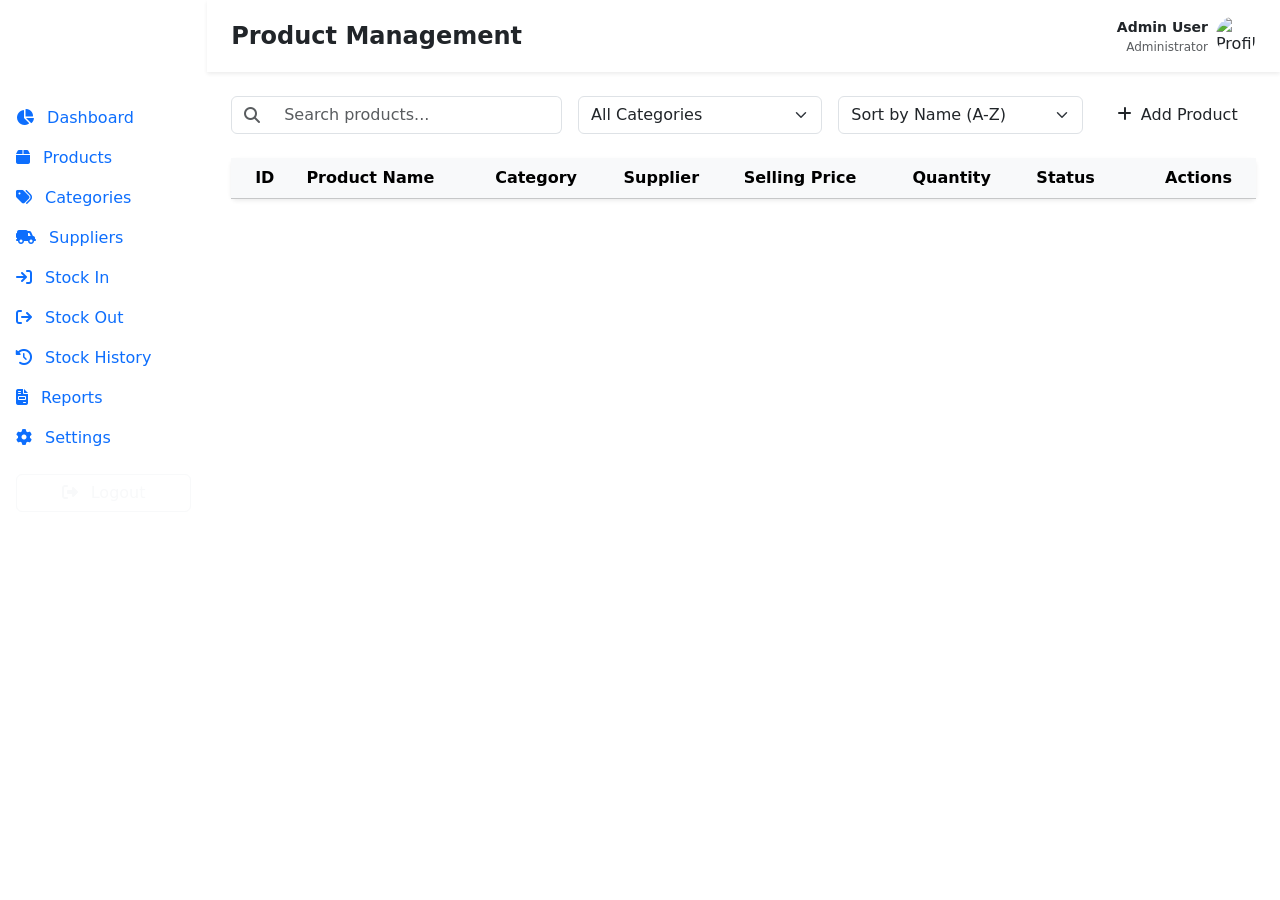
==== products.html @ e7b70174 "Initial upload of StockMate" ====
<!DOCTYPE html>
<html lang="en">
<head>
    <meta charset="UTF-8">
    <meta name="viewport" content="width=device-width, initial-scale=1.0">
    <title>StockMate - Products</title>
    <link href="https://cdn.jsdelivr.net/npm/bootstrap@5.3.0/dist/css/bootstrap.min.css" rel="stylesheet">
    <link rel="stylesheet" href="https://cdnjs.cloudflare.com/ajax/libs/font-awesome/6.4.0/css/all.min.css">
    <link href="https://fonts.googleapis.com/css2?family=Inter:wght@300;400;500;600;700&display=swap" rel="stylesheet">
    <link rel="stylesheet" href="css/style.css">
</head>
<body>

    <div class="wrapper d-flex">
        <!-- LEFT SIDEBAR -->
        <aside id="sidebar" class="bg-navy text-white">
            <div class="sidebar-logo d-flex align-items-center justify-content-center py-4">
                <h3 class="fw-bold mb-0"><i class="fa-solid fa-boxes-stacked me-2"></i>StockMate</h3>
            </div>
            <ul class="nav flex-column sidebar-nav mt-3">
                <li class="nav-item"><a href="dashboard.html" class="nav-link active"><i class="fa-solid fa-chart-pie me-2"></i> Dashboard</a></li>
                <li class="nav-item"><a href="products.html" class="nav-link"><i class="fa-solid fa-box me-2"></i> Products</a></li>
                <li class="nav-item"><a href="categories.html" class="nav-link"><i class="fa-solid fa-tags me-2"></i> Categories</a></li>
                <li class="nav-item"><a href="suppliers.html" class="nav-link"><i class="fa-solid fa-truck-field me-2"></i> Suppliers</a></li>
                <li class="nav-item"><a href="stock-in.html" class="nav-link"><i class="fa-solid fa-arrow-right-to-bracket me-2"></i> Stock In</a></li>
                <li class="nav-item"><a href="stock-out.html" class="nav-link"><i class="fa-solid fa-arrow-right-from-bracket me-2"></i> Stock Out</a></li>
                <li class="nav-item"><a href="stock-history.html" class="nav-link"><i class="fa-solid fa-clock-rotate-left me-2"></i> Stock History</a></li>
                <li class="nav-item"><a href="reports.html" class="nav-link"><i class="fa-solid fa-file-invoice me-2"></i> Reports</a></li>
                <li class="nav-item"><a href="settings.html" class="nav-link"><i class="fa-solid fa-gear me-2"></i> Settings</a></li>
            </ul>
            <div class="sidebar-footer mt-auto p-3">
                <button id="logoutBtn" class="btn btn-outline-light w-100"><i class="fa-solid fa-sign-out-alt me-2"></i> Logout</button>
            </div>
        </aside>

        <!-- MAIN CONTENT AREA -->
        <div class="main-content flex-grow-1 bg-light-grey">
            <!-- TOP NAVIGATION -->
            <nav class="navbar navbar-expand-lg bg-white shadow-sm px-4 py-3">
                <div class="d-flex align-items-center w-100">
                    <button class="btn btn-light d-lg-none me-3" id="sidebarToggle"><i class="fa-solid fa-bars"></i></button>
                    <h4 class="mb-0 fw-bold text-navy page-title">Product Management</h4>
                    
                    <div class="ms-auto d-flex align-items-center">
                        <div class="d-flex align-items-center">
                            <div class="me-2 text-end d-none d-md-block">
                                <p class="mb-0 fw-bold small" id="topNavName">Admin User</p>
                                <p class="mb-0 text-muted" style="font-size: 0.75rem;" id="topNavRole">Administrator</p>
                            </div>
                            <img src="https://ui-avatars.com/api/?name=Admin+User&background=172D4D&color=fff" alt="Profile" class="rounded-circle" width="40">
                        </div>
                    </div>
                </div>
            </nav>

            <!-- PRODUCTS CONTENT -->
            <div class="container-fluid p-4">
                
                <!-- Controls Row -->
                <div class="row g-3 mb-4 align-items-center">
                    <div class="col-md-4">
                        <div class="input-group">
                            <span class="input-group-text bg-white"><i class="fa-solid fa-search text-muted"></i></span>
                            <input type="text" id="searchProduct" class="form-control border-start-0" placeholder="Search products...">
                        </div>
                    </div>
                    <div class="col-md-3">
                        <select id="filterCategory" class="form-select">
                            <option value="">All Categories</option>
                            <!-- Populated by JS -->
                        </select>
                    </div>
                    <div class="col-md-3">
                        <select id="sortProduct" class="form-select">
                            <option value="name_asc">Sort by Name (A-Z)</option>
                            <option value="name_desc">Sort by Name (Z-A)</option>
                            <option value="price_high">Price (High to Low)</option>
                            <option value="price_low">Price (Low to High)</option>
                            <option value="qty_low">Quantity (Lowest First)</option>
                        </select>
                    </div>
                    <div class="col-md-2 text-end">
                        <button class="btn btn-navy w-100" onclick="openProductModal()"><i class="fa-solid fa-plus me-1"></i> Add Product</button>
                    </div>
                </div>

                <!-- Products Table -->
                <div class="card border-0 shadow-sm">
                    <div class="card-body p-0">
                        <div class="table-responsive">
                            <table class="table table-hover align-middle mb-0">
                                <thead class="table-light">
                                    <tr>
                                        <th class="ps-4">ID</th>
                                        <th>Product Name</th>
                                        <th>Category</th>
                                        <th>Supplier</th>
                                        <th>Selling Price</th>
                                        <th>Quantity</th>
                                        <th>Status</th>
                                        <th class="text-end pe-4">Actions</th>
                                    </tr>
                                </thead>
                                <tbody id="productTableBody">
                                    <!-- Populated by JavaScript -->
                                </tbody>
                            </table>
                        </div>
                    </div>
                </div>
            </div>
        </div>
    </div>

    <!-- Add/Edit Product Modal -->
    <div class="modal fade" id="productModal" tabindex="-1">
        <div class="modal-dialog modal-lg">
            <div class="modal-content">
                <div class="modal-header">
                    <h5 class="modal-title" id="modalTitle">Add Product</h5>
                    <button type="button" class="btn-close" data-bs-dismiss="modal"></button>
                </div>
                <div class="modal-body">
                    <form id="productForm">
                        <input type="hidden" id="prodId">
                        
                        <div class="row g-3">
                            <div class="col-md-12">
                                <label class="form-label">Product Name</label>
                                <input type="text" id="prodName" class="form-control" required>
                            </div>
                            <div class="col-md-6">
                                <label class="form-label">Category</label>
                                <select id="prodCategory" class="form-select" required></select>
                            </div>
                            <div class="col-md-6">
                                <label class="form-label">Supplier</label>
                                <select id="prodSupplier" class="form-select" required></select>
                            </div>
                            <div class="col-md-12">
                                <label class="form-label">Description</label>
                                <textarea id="prodDesc" class="form-control" rows="2"></textarea>
                            </div>
                            <div class="col-md-6">
                                <label class="form-label">Purchase Price (RM)</label>
                                <input type="number" id="prodBuy" class="form-control" step="0.01" min="0" required>
                            </div>
                            <div class="col-md-6">
                                <label class="form-label">Selling Price (RM)</label>
                                <input type="number" id="prodSell" class="form-control" step="0.01" min="0" required>
                            </div>
                            <div class="col-md-6">
                                <label class="form-label">Initial Quantity</label>
                                <input type="number" id="prodQty" class="form-control" min="0" required>
                            </div>
                            <div class="col-md-6">
                                <label class="form-label">Minimum Stock Level</label>
                                <input type="number" id="prodMinQty" class="form-control" min="0" required>
                            </div>
                        </div>
                        <div class="mt-4 text-end">
                            <button type="button" class="btn btn-light me-2" data-bs-dismiss="modal">Cancel</button>
                            <button type="submit" class="btn btn-navy">Save Product</button>
                        </div>
                    </form>
                </div>
            </div>
        </div>
    </div>

    <!-- View Product Modal -->
    <div class="modal fade" id="viewProductModal" tabindex="-1">
        <div class="modal-dialog">
            <div class="modal-content">
                <div class="modal-header">
                    <h5 class="modal-title">Product Details</h5>
                    <button type="button" class="btn-close" data-bs-dismiss="modal"></button>
                </div>
                <div class="modal-body" id="viewProductContent">
                    <!-- Populated by JS -->
                </div>
                <div class="modal-footer">
                    <button type="button" class="btn btn-light" data-bs-dismiss="modal">Close</button>
                </div>
            </div>
        </div>
    </div>

    <!-- Bootstrap, Data, Global JS, then Page JS -->
    <script src="https://cdn.jsdelivr.net/npm/bootstrap@5.3.0/dist/js/bootstrap.bundle.min.js"></script>
    <script src="js/data.js"></script>
    <script src="js/main.js"></script>
    <script src="js/products.js"></script>
</body>
</html>
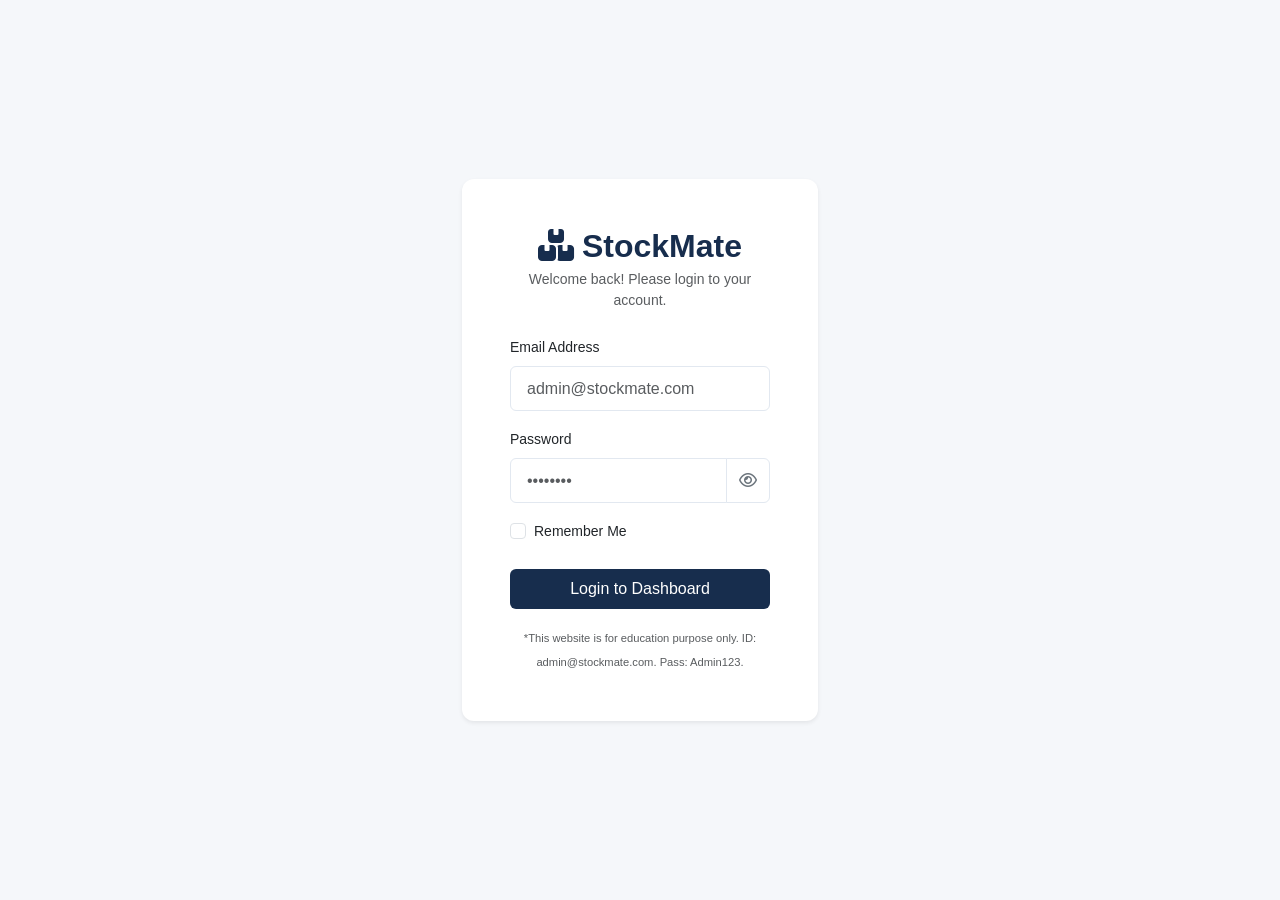
==== commit 94f77ed1: "Update products.html" ====
--- a/products.html
+++ b/products.html
@@ -18,8 +18,8 @@
                 <h3 class="fw-bold mb-0"><i class="fa-solid fa-boxes-stacked me-2"></i>StockMate</h3>
             </div>
             <ul class="nav flex-column sidebar-nav mt-3">
-                <li class="nav-item"><a href="dashboard.html" class="nav-link active"><i class="fa-solid fa-chart-pie me-2"></i> Dashboard</a></li>
-                <li class="nav-item"><a href="products.html" class="nav-link"><i class="fa-solid fa-box me-2"></i> Products</a></li>
+                <li class="nav-item"><a href="dashboard.html" class="nav-link"><i class="fa-solid fa-chart-pie me-2"></i> Dashboard</a></li>
+                <li class="nav-item"><a href="products.html" class="nav-link active"><i class="fa-solid fa-box me-2"></i> Products</a></li>
                 <li class="nav-item"><a href="categories.html" class="nav-link"><i class="fa-solid fa-tags me-2"></i> Categories</a></li>
                 <li class="nav-item"><a href="suppliers.html" class="nav-link"><i class="fa-solid fa-truck-field me-2"></i> Suppliers</a></li>
                 <li class="nav-item"><a href="stock-in.html" class="nav-link"><i class="fa-solid fa-arrow-right-to-bracket me-2"></i> Stock In</a></li>
@@ -192,4 +192,4 @@
     <script src="js/main.js"></script>
     <script src="js/products.js"></script>
 </body>
-</html>+</html>
--- a/css/style.css
+++ b/css/style.css
@@ -0,0 +1,132 @@
+/* Color Palette Variables */
+:root {
+    --navy-blue: #172D4D;
+    --white: #FFFFFF;
+    --light-grey: #F5F7FA;
+    --green: #269B73;
+    --red: #DC5656;
+    --soft-gold: #D4AF72;
+}
+
+/* Global Typography & Layout */
+body {
+    font-family: 'Inter', sans-serif;
+    background-color: var(--light-grey);
+    color: #333;
+}
+
+.bg-light-grey {
+    background-color: var(--light-grey) !important;
+}
+
+.text-navy {
+    color: var(--navy-blue) !important;
+}
+
+/* Login Card Styling */
+.login-card {
+    border-radius: 12px;
+    transition: transform 0.3s ease, box-shadow 0.3s ease;
+}
+
+.login-card:hover {
+    box-shadow: 0 10px 25px rgba(0,0,0,0.05) !important;
+}
+
+/* Form Controls */
+.form-control {
+    padding: 0.6rem 1rem;
+    border-radius: 6px;
+    border: 1px solid #E2E8F0;
+}
+
+.form-control:focus {
+    border-color: var(--navy-blue);
+    box-shadow: 0 0 0 0.25rem rgba(23, 45, 77, 0.1);
+}
+
+.input-group .btn-outline-secondary {
+    border-color: #E2E8F0;
+    color: #6c757d;
+}
+
+.input-group .btn-outline-secondary:hover {
+    background-color: var(--light-grey);
+    color: var(--navy-blue);
+}
+
+/* Buttons */
+.btn-navy {
+    background-color: var(--navy-blue);
+    color: var(--white);
+    border: none;
+    border-radius: 6px;
+    transition: all 0.3s ease;
+}
+
+.btn-navy:hover {
+    background-color: #11223b;
+    color: var(--white);
+    transform: translateY(-1px);
+}
+/* Layout & Sidebar */
+.wrapper {
+    min-height: 100vh;
+    overflow-x: hidden;
+}
+
+.bg-navy {
+    background-color: var(--navy-blue) !important;
+}
+
+#sidebar {
+    width: 260px;
+    min-width: 260px;
+    transition: all 0.3s;
+    display: flex;
+    flex-direction: column;
+    z-index: 1000;
+}
+
+.sidebar-nav .nav-link {
+    color: rgba(255, 255, 255, 0.7);
+    padding: 0.8rem 1.5rem;
+    font-size: 0.95rem;
+    transition: all 0.2s;
+}
+
+.sidebar-nav .nav-link:hover, .sidebar-nav .nav-link.active {
+    color: var(--white);
+    background-color: rgba(255, 255, 255, 0.1);
+    border-left: 4px solid var(--green);
+}
+
+/* Dashboard Summary Cards */
+.summary-card {
+    border-radius: 10px;
+    transition: transform 0.2s;
+}
+.summary-card:hover {
+    transform: translateY(-3px);
+}
+.icon-box {
+    width: 48px;
+    height: 48px;
+    border-radius: 10px;
+    display: flex;
+    align-items: center;
+    justify-content: center;
+    font-size: 1.2rem;
+}
+
+/* Responsive adjustments */
+@media (max-width: 991px) {
+    #sidebar {
+        margin-left: -260px; /* Hidden on mobile by default */
+        position: fixed;
+        height: 100vh;
+    }
+    #sidebar.active {
+        margin-left: 0;
+    }
+}
